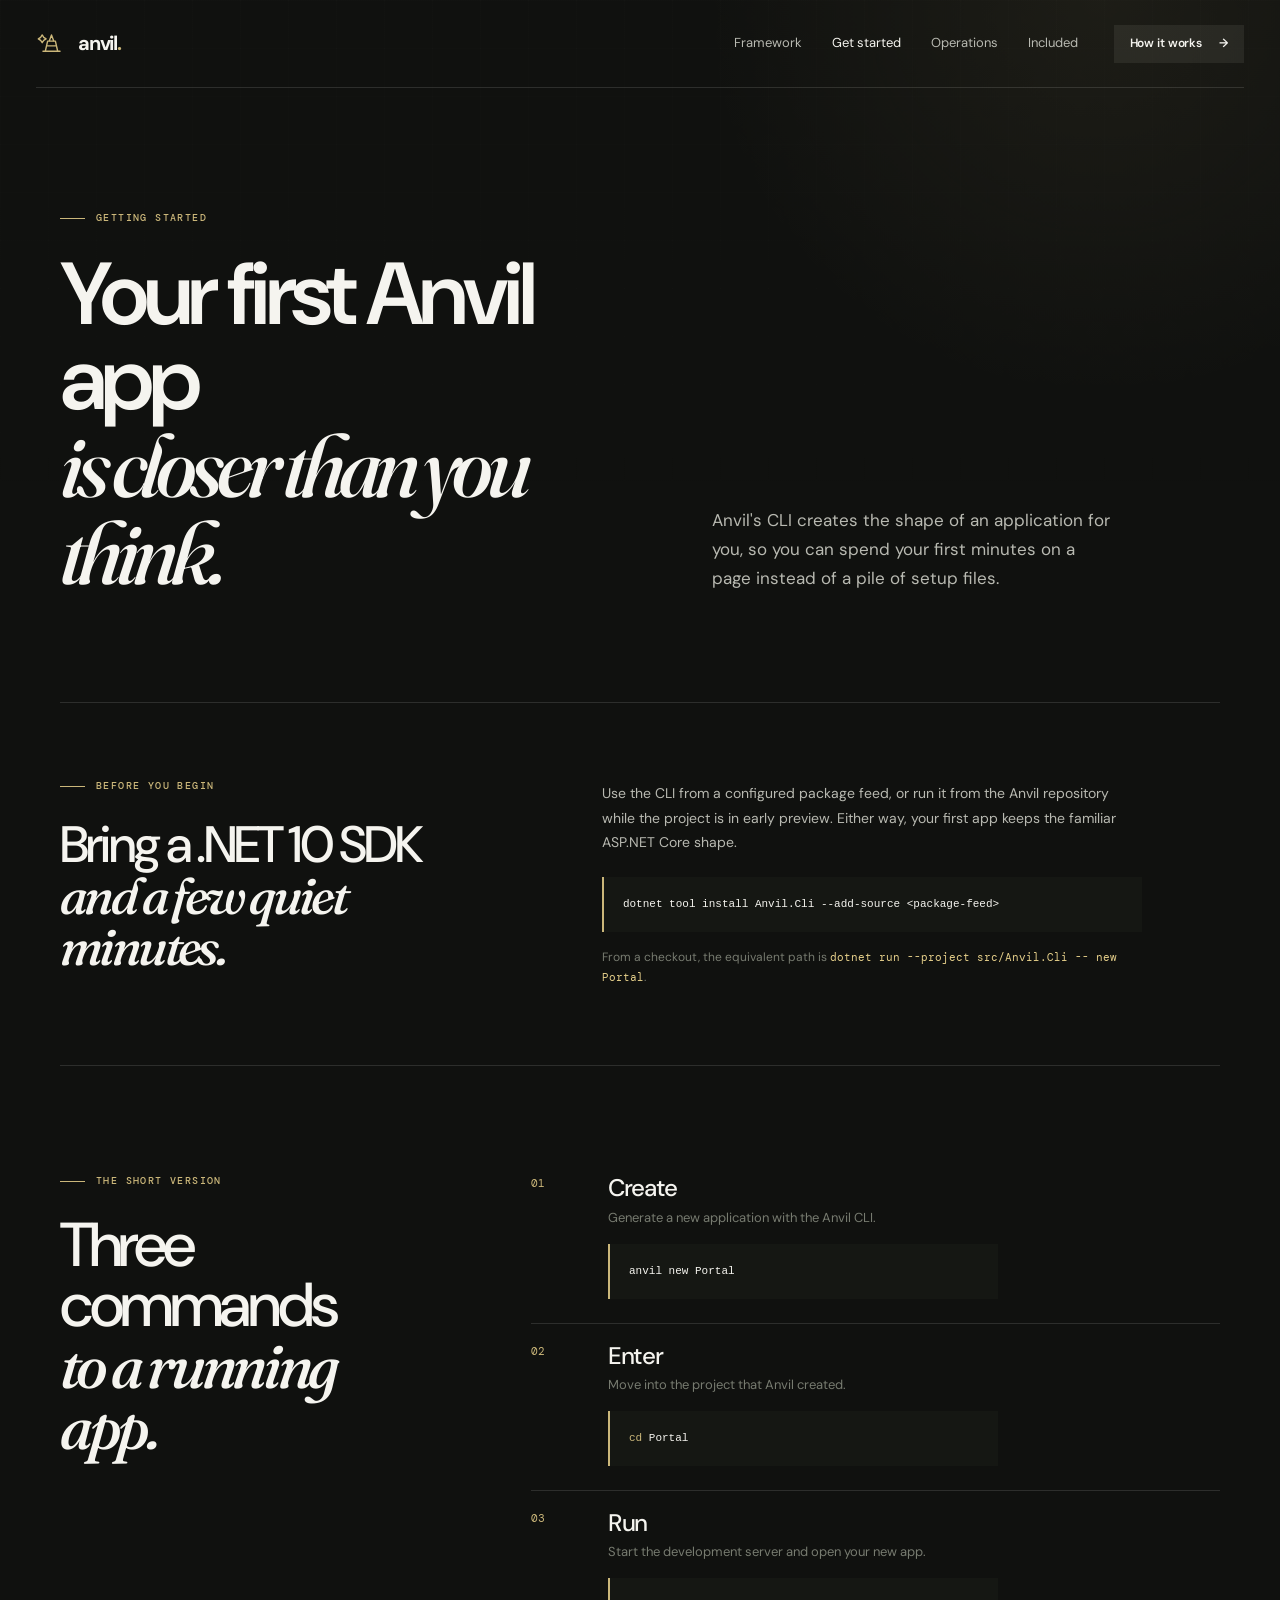
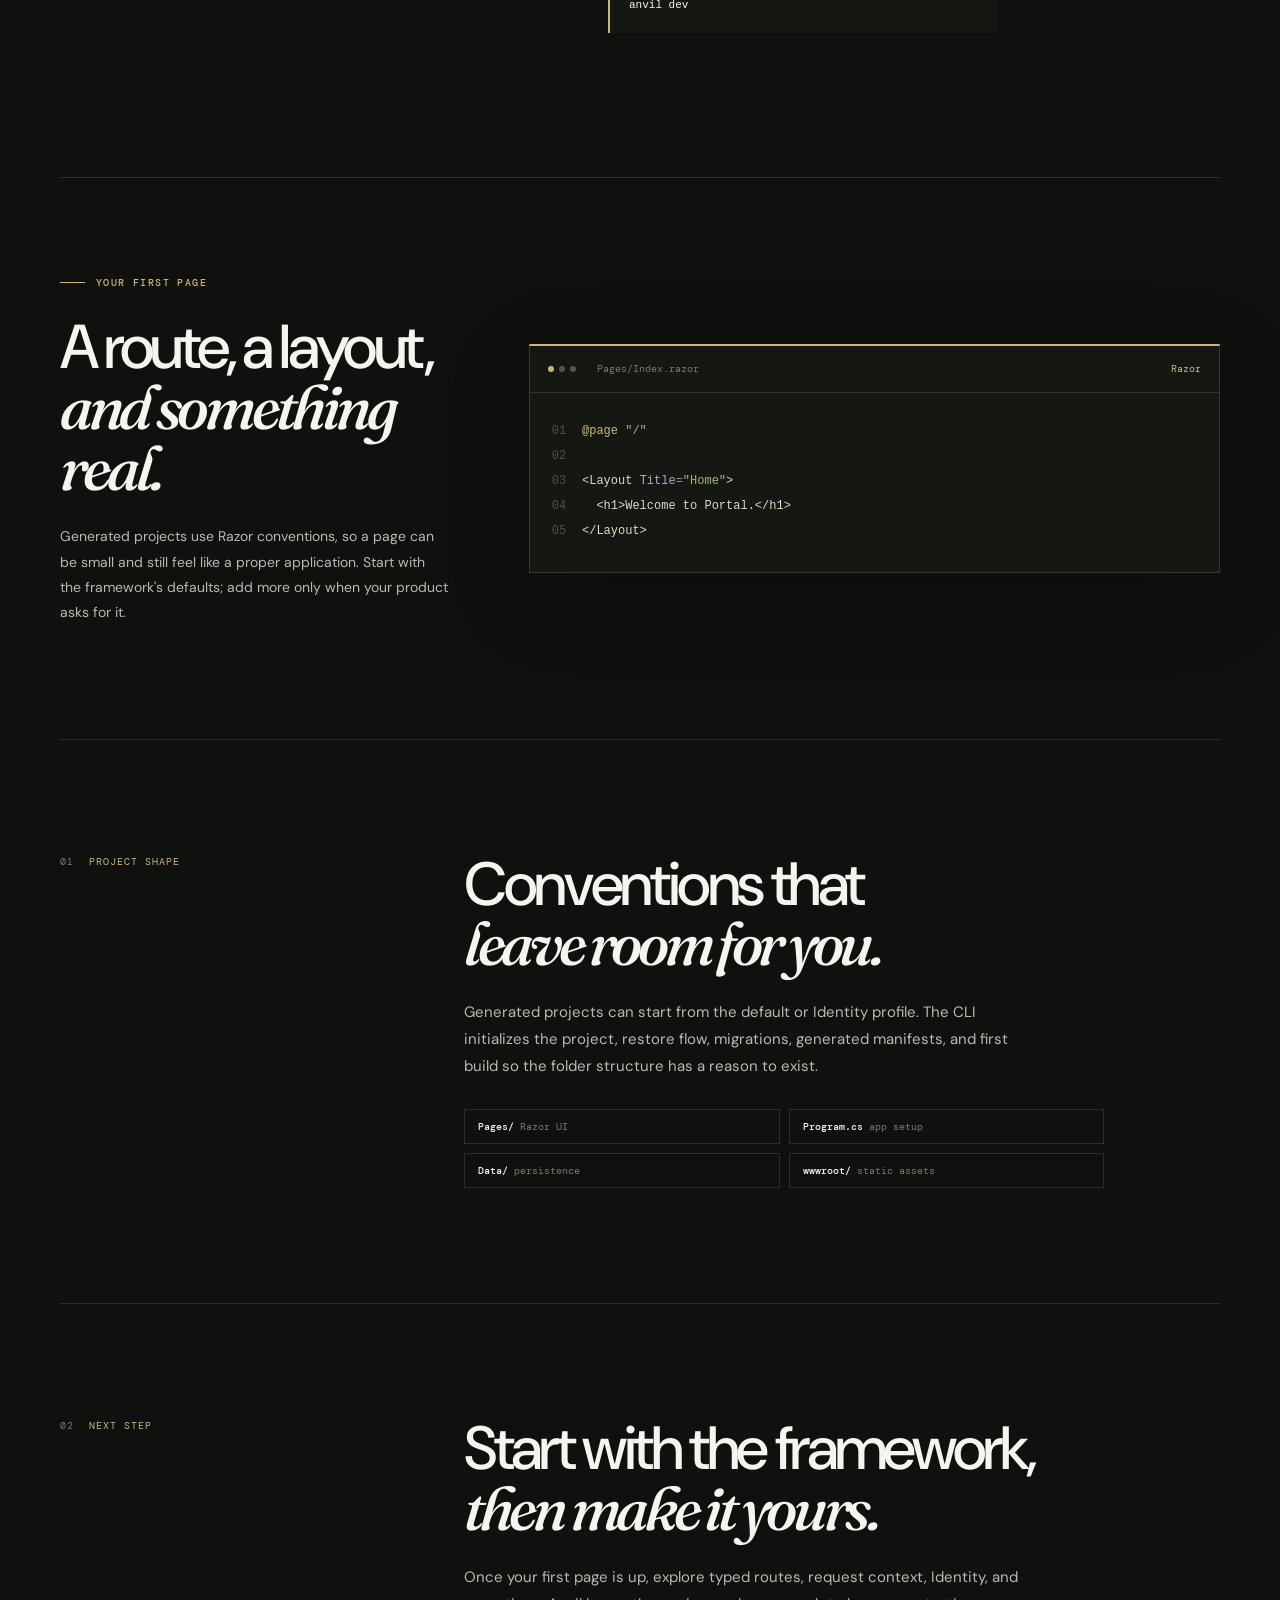
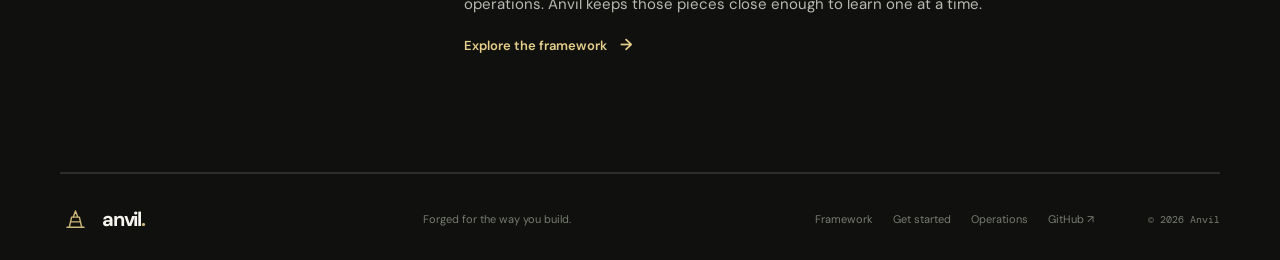
==== site/getting-started.html @ 389a2c30 "feat: publish Anvil site to GitHub Pages" ====
<!doctype html>
<html lang="en">
  <head>
    <meta charset="utf-8" />
    <meta name="viewport" content="width=device-width, initial-scale=1" />
    <meta name="description" content="Learn how to create and run your first Anvil application." />
    <title>Getting started with Anvil — Anvil</title>
    <link rel="stylesheet" href="styles.css" />
  </head>
  <body>
    <div class="site-shell">
      <header class="site-header"><a class="brand" href="index.html" aria-label="Anvil home"><span class="brand-mark" aria-hidden="true"><svg viewBox="0 0 40 40"><path d="M9 30h22M12 30l3-13h10l3 13M17 17l3-8 3 8M14 23h12" /><path class="brand-spark" d="m8 9 2 3 3 2-3 2-2 3-2-3-3-2 3-2 2-3Z" /></svg></span><span class="brand-name">anvil<span class="brand-dot">.</span></span></a><nav class="main-nav" aria-label="Primary navigation"><a href="framework.html">Framework</a><a class="nav-current" href="getting-started.html">Get started</a><a href="operations.html">Operations</a><a href="batteries.html">Included</a></nav><details class="mobile-nav"><summary>Menu</summary><nav aria-label="Mobile navigation"><a href="framework.html">Framework</a><a class="nav-current" href="getting-started.html">Get started</a><a href="operations.html">Operations</a><a href="batteries.html">Included</a></nav></details><a class="button button-small button-quiet" href="framework.html">How it works <span aria-hidden="true">→</span></a></header>
      <main>
        <section class="page-hero section-wrap" aria-labelledby="page-title"><div><p class="eyebrow"><span class="eyebrow-line"></span> Getting started</p><h1 id="page-title">Your first Anvil app<br /><em>is closer than you think.</em></h1></div><p class="page-hero-lede">Anvil's CLI creates the shape of an application for you, so you can spend your first minutes on a page instead of a pile of setup files.</p></section>
        <section class="install-note section-wrap" aria-labelledby="install-title"><div><p class="eyebrow"><span class="eyebrow-line"></span> Before you begin</p><h2 id="install-title">Bring a .NET 10 SDK<br /><em>and a few quiet minutes.</em></h2></div><div class="install-copy"><p>Use the CLI from a configured package feed, or run it from the Anvil repository while the project is in early preview. Either way, your first app keeps the familiar ASP.NET Core shape.</p><div class="mini-code"><code>dotnet tool install Anvil.Cli --add-source &lt;package-feed&gt;</code></div><p class="install-footnote">From a checkout, the equivalent path is <code>dotnet run --project src/Anvil.Cli -- new Portal</code>.</p></div></section>
        <section class="steps section-wrap" aria-labelledby="steps-title"><div class="steps-heading"><p class="eyebrow"><span class="eyebrow-line"></span> The short version</p><h2 id="steps-title">Three commands<br /><em>to a running app.</em></h2></div><div class="step-list"><article class="step"><span class="step-number">01</span><div><h3>Create</h3><p>Generate a new application with the Anvil CLI.</p><div class="mini-code"><code>anvil new Portal</code></div></div></article><article class="step"><span class="step-number">02</span><div><h3>Enter</h3><p>Move into the project that Anvil created.</p><div class="mini-code"><code><span class="syntax-keyword">cd</span> Portal</code></div></div></article><article class="step"><span class="step-number">03</span><div><h3>Run</h3><p>Start the development server and open your new app.</p><div class="mini-code"><code>anvil dev</code></div></div></article></div></section>
        <section class="dark-feature section-wrap" aria-labelledby="first-page-title"><div class="feature-copy"><p class="eyebrow"><span class="eyebrow-line"></span> Your first page</p><h2 id="first-page-title">A route, a layout,<br /><em>and something real.</em></h2><p>Generated projects use Razor conventions, so a page can be small and still feel like a proper application. Start with the framework's defaults; add more only when your product asks for it.</p></div><div class="code-window getting-code"><div class="window-bar"><div class="window-dots" aria-hidden="true"><i></i><i></i><i></i></div><span>Pages/Index.razor</span><span class="window-language">Razor</span></div><pre><code><span class="line-number">01</span> <span class="syntax-keyword">@page</span> <span class="syntax-string">"/"</span>
<span class="line-number">02</span>
<span class="line-number">03</span> <span class="syntax-tag">&lt;Layout</span> <span class="syntax-attr">Title</span><span class="syntax-punc">=</span><span class="syntax-string">"Home"</span><span class="syntax-tag">&gt;</span>
<span class="line-number">04</span>   <span class="syntax-tag">&lt;h1&gt;</span>Welcome to Portal.<span class="syntax-tag">&lt;/h1&gt;</span>
<span class="line-number">05</span> <span class="syntax-tag">&lt;/Layout&gt;</span></code></pre></div></section>
        <section class="content-section section-wrap" aria-labelledby="structure-title"><div class="content-label"><span>01</span><span>Project shape</span></div><div class="content-body"><h2 id="structure-title">Conventions that<br /><em>leave room for you.</em></h2><p>Generated projects can start from the default or Identity profile. The CLI initializes the project, restore flow, migrations, generated manifests, and first build so the folder structure has a reason to exist.</p><div class="project-map"><span><b>Pages/</b> Razor UI</span><span><b>Program.cs</b> app setup</span><span><b>Data/</b> persistence</span><span><b>wwwroot/</b> static assets</span></div></div></section>
        <section class="content-section section-wrap" aria-labelledby="next-title"><div class="content-label"><span>02</span><span>Next step</span></div><div class="content-body"><h2 id="next-title">Start with the framework,<br /><em>then make it yours.</em></h2><p>Once your first page is up, explore typed routes, request context, Identity, and operations. Anvil keeps those pieces close enough to learn one at a time.</p><a class="text-link" href="framework.html">Explore the framework <span aria-hidden="true">→</span></a></div></section>
      </main>
      <footer class="site-footer section-wrap"><a class="brand" href="index.html" aria-label="Anvil home"><span class="brand-mark" aria-hidden="true"><svg viewBox="0 0 40 40"><path d="M9 30h22M12 30l3-13h10l3 13M17 17l3-8 3 8M14 23h12" /></svg></span><span class="brand-name">anvil<span class="brand-dot">.</span></span></a><p>Forged for the way you build.</p><div class="footer-links"><a href="framework.html">Framework</a><a href="getting-started.html">Get started</a><a href="operations.html">Operations</a><a href="https://github.com/RudiStorm/Anvil">GitHub ↗</a></div><span class="footer-meta">© 2026 Anvil</span></footer>
    </div>
  </body>
</html>
---- site/styles.css ----
@import url('https://fonts.googleapis.com/css2?family=DM+Mono:wght@400;500&family=DM+Sans:wght@400;500;600;700&family=Fraunces:opsz,wght@9..144,500;9..144,600&display=swap');

:root {
  --ink: #10110f;
  --ink-soft: #171815;
  --ink-lift: #20221d;
  --paper: #f5f4ef;
  --paper-dim: #b8b9b1;
  --paper-muted: #777b70;
  --line: rgba(245, 244, 239, .13);
  --line-dark: rgba(16, 17, 15, .13);
  --gold: #cbb77a;
  --gold-bright: #e5cf8a;
  --serif: 'Fraunces', Georgia, serif;
  --sans: 'DM Sans', Arial, sans-serif;
  --mono: 'DM Mono', 'SFMono-Regular', Consolas, monospace;
}

* { box-sizing: border-box; }
html { scroll-behavior: smooth; }
body { margin: 0; background: var(--ink); color: var(--paper); font-family: var(--sans); font-size: 16px; line-height: 1.55; overflow-x: hidden; }
a { color: inherit; text-decoration: none; }
a:focus-visible, button:focus-visible { outline: 2px solid var(--gold-bright); outline-offset: 4px; }

.site-shell { min-height: 100vh; position: relative; background: radial-gradient(circle at 86% 0%, rgba(203, 183, 122, .07), transparent 25rem), var(--ink); }
.site-shell::before { content: ''; position: fixed; inset: 0; pointer-events: none; opacity: .35; background-image: linear-gradient(rgba(245,244,239,.035) 1px, transparent 1px), linear-gradient(90deg, rgba(245,244,239,.035) 1px, transparent 1px); background-size: 48px 48px; mask-image: linear-gradient(to bottom, black 0%, transparent 74%); }
.section-wrap { width: min(1160px, calc(100% - 72px)); margin-inline: auto; position: relative; }

.site-header { height: 88px; width: min(1280px, calc(100% - 72px)); margin: auto; display: flex; align-items: center; justify-content: space-between; gap: 36px; border-bottom: 1px solid var(--line); position: relative; z-index: 2; }
.brand { display: inline-flex; align-items: center; gap: 11px; flex-shrink: 0; }
.brand-mark { width: 31px; height: 31px; display: inline-grid; place-items: center; color: var(--gold); }
.brand-mark svg { width: 100%; height: 100%; fill: none; stroke: currentColor; stroke-width: 1.8; stroke-linecap: round; stroke-linejoin: round; }
.brand-name { font-size: 20px; letter-spacing: -.06em; font-weight: 700; }
.brand-dot { color: var(--gold); }
.main-nav { display: flex; gap: 30px; margin-left: auto; color: var(--paper-dim); font-size: 13px; }
.mobile-nav { display: none; }
.main-nav a, .footer-links a { transition: color .2s ease; }
.main-nav a:hover, .footer-links a:hover { color: var(--gold-bright); }
.main-nav .nav-current { color: var(--paper); }
.main-nav span { color: var(--gold); font-size: 11px; }
.button { min-height: 49px; display: inline-flex; align-items: center; justify-content: center; gap: 17px; padding: 0 23px; border: 1px solid transparent; font-size: 13px; font-weight: 600; letter-spacing: -.01em; transition: transform .2s ease, background .2s ease, border-color .2s ease; }
.button:hover { transform: translateY(-2px); }
.button-primary { color: var(--ink); background: var(--gold); }
.button-primary:hover { background: var(--gold-bright); }
.button-outline { border-color: rgba(203,183,122,.5); color: var(--gold-bright); }
.button-outline:hover { border-color: var(--gold-bright); background: rgba(203,183,122,.08); }
.button-quiet { min-height: 38px; padding: 0 15px; color: var(--paper); background: rgba(245,244,239,.07); }
.button-quiet:hover { background: rgba(245,244,239,.13); }
.button-small { font-size: 12px; }

.hero { min-height: 600px; display: grid; grid-template-columns: minmax(0, .93fr) minmax(430px, .9fr); align-items: center; gap: 80px; padding-top: 72px; padding-bottom: 72px; }
.hero-copy { padding-bottom: 4px; }
.eyebrow { color: var(--gold); font-family: var(--mono); font-size: 10px; font-weight: 500; letter-spacing: .14em; line-height: 1; text-transform: uppercase; display: flex; align-items: center; gap: 11px; margin: 0 0 29px; }
.eyebrow-line { width: 25px; height: 1px; display: inline-block; background: currentColor; }
h1, h2, h3, p { margin-top: 0; }
h1, h2, h3 { letter-spacing: -.055em; line-height: .97; }
h1 { max-width: 640px; margin-bottom: 28px; font-size: clamp(54px, 7vw, 90px); font-weight: 600; }
h1 em, h2 em { font-family: var(--serif); font-weight: 500; letter-spacing: -.07em; }
.hero-lede { max-width: 470px; color: var(--paper-dim); font-size: 17px; line-height: 1.65; }
.hero-actions, .cta-actions { display: flex; align-items: center; gap: 27px; margin-top: 35px; }
.text-link, .card-link { color: var(--gold-bright); font-size: 13px; font-weight: 600; transition: color .2s ease; }
.text-link:hover, .card-link:hover { color: var(--paper); }
.text-link span, .card-link span { margin-left: 10px; font-size: 16px; }
.hero-note { color: var(--paper-muted); font-family: var(--mono); font-size: 10px; margin-top: 36px; }
.status-dot { width: 6px; height: 6px; display: inline-block; margin-right: 7px; border-radius: 100%; background: #95a75e; box-shadow: 0 0 0 4px rgba(149,167,94,.12); }
.note-divider { color: var(--gold); padding: 0 9px; }

.code-window { overflow: hidden; border: 1px solid rgba(245,244,239,.15); background: #151713; box-shadow: 0 22px 80px rgba(0,0,0,.22); }
.hero-code { transform: rotate(1.8deg); border-top: 2px solid var(--gold); }
.window-bar { height: 47px; display: flex; align-items: center; gap: 15px; padding: 0 18px; border-bottom: 1px solid var(--line); color: var(--paper-muted); font-family: var(--mono); font-size: 10px; }
.window-dots { display: flex; gap: 5px; margin-right: 6px; }
.window-dots i { width: 6px; height: 6px; display: block; border-radius: 50%; background: #51574a; }
.window-dots i:first-child { background: var(--gold); }
.window-language { margin-left: auto; color: var(--gold); }
pre { margin: 0; overflow: auto; padding: 25px 22px 29px; color: #d7dacd; font: 12px/2 var(--mono); }
.line-number { display: inline-block; width: 23px; color: #4d5148; user-select: none; }
.syntax-keyword { color: #cbb77a; }.syntax-string { color: #9db47b; }.syntax-tag { color: #e3d9be; }.syntax-attr { color: #b4a4cb; }.syntax-punc { color: #92998b; }.syntax-type { color: #d5a77b; }.syntax-number { color: #d6c171; }
.code-caption { display: flex; align-items: center; justify-content: space-between; padding: 12px 18px; border-top: 1px solid var(--line); color: var(--paper-muted); font: 10px var(--mono); }
.caption-check { color: #9db47b; font-size: 14px; }

.proof-strip { display: grid; grid-template-columns: repeat(4, 1fr); border-top: 1px solid var(--line); border-bottom: 1px solid var(--line); }
.proof-item { min-height: 96px; display: flex; align-items: center; gap: 16px; border-right: 1px solid var(--line); color: var(--paper-muted); font-size: 12px; line-height: 1.35; }
.proof-item:first-child { padding-left: 0; }.proof-item:not(:first-child) { padding-left: 28px; }.proof-item:last-child { border: 0; }
.proof-number { align-self: flex-start; margin-top: 19px; color: var(--gold); font: 10px var(--mono); }
.proof-item strong { color: var(--paper); font-weight: 500; }

.capabilities { padding-top: 160px; padding-bottom: 170px; display: grid; grid-template-columns: .78fr 1.22fr; gap: 96px; }
.section-intro h2, .examples-heading h2, .final-cta h2 { margin-bottom: 28px; font-size: clamp(42px, 5vw, 66px); font-weight: 500; }
.section-intro > p:last-child { max-width: 325px; color: var(--paper-dim); font-size: 14px; line-height: 1.7; }
.capability-grid { display: grid; grid-template-columns: repeat(2, 1fr); gap: 13px; }
.capability-card { min-height: 315px; display: flex; flex-direction: column; padding: 27px; background: rgba(245,244,239,.045); border: 1px solid var(--line); transition: background .2s ease, border-color .2s ease; }
.capability-card:hover { background: rgba(203,183,122,.08); border-color: rgba(203,183,122,.35); }
.capability-featured { background: rgba(203,183,122,.09); border-color: rgba(203,183,122,.3); }.capability-wide { grid-column: auto; min-height: 315px; flex-direction: column; gap: 0; }
.card-icon { width: 37px; height: 37px; display: grid; place-items: center; margin-bottom: 27px; border: 1px solid rgba(203,183,122,.6); color: var(--gold); font-size: 18px; }.card-icon-grid { display: grid; grid-template-columns: repeat(2, 5px); grid-auto-rows: 5px; gap: 4px; padding: 10px; }.card-icon-grid span { background: var(--gold); opacity: .7; }.card-icon-bars { display: flex; align-items: end; justify-content: center; gap: 3px; padding: 9px; }.card-icon-bars span { width: 4px; background: var(--gold); }.card-icon-bars span:nth-child(1) { height: 8px; }.card-icon-bars span:nth-child(2) { height: 14px; }.card-icon-bars span:nth-child(3) { height: 20px; }.shield-icon { font-size: 25px; transform: rotate(45deg); }
.card-index, .example-kicker { color: var(--gold); font: 10px var(--mono); letter-spacing: .1em; text-transform: uppercase; }.capability-card h3 { max-width: 250px; margin-bottom: 15px; font-size: 23px; line-height: 1.05; font-weight: 500; }.capability-card p:not(.card-index) { max-width: 300px; margin-bottom: 23px; color: var(--paper-muted); font-size: 13px; line-height: 1.6; }.card-link { margin-top: auto; font-size: 11px; }.capability-wide .card-icon { flex-shrink: 0; }

.examples { padding: 112px 0 160px; border-top: 1px solid var(--line); }.examples-heading { display: flex; align-items: end; justify-content: space-between; gap: 40px; margin-bottom: 65px; }.examples-heading h2 { margin: 0; }.example-layout { display: grid; grid-template-columns: 1.15fr .85fr; align-items: center; gap: 92px; }.example-code { border-left: 2px solid var(--gold); }.example-copy { max-width: 320px; }.example-kicker { margin-bottom: 19px; }.example-copy h3 { margin-bottom: 21px; font-size: 31px; font-weight: 500; }.example-copy p:not(.example-kicker) { color: var(--paper-muted); font-size: 14px; line-height: 1.75; margin-bottom: 29px; }

.final-cta { padding: 120px 0 139px; text-align: center; border-top: 1px solid var(--line); }.final-cta .eyebrow { justify-content: center; }.final-cta h2 { font-size: clamp(50px, 7vw, 84px); margin-bottom: 38px; }.cta-actions { justify-content: center; }.cta-mark { width: 50px; height: 40px; display: flex; align-items: end; justify-content: center; gap: 4px; margin: 0 auto 39px; }.cta-mark span { width: 7px; background: var(--gold); }.cta-mark span:nth-child(1) { height: 15px; opacity: .45; }.cta-mark span:nth-child(2) { height: 28px; opacity: .7; }.cta-mark span:nth-child(3) { height: 40px; }
.site-footer { min-height: 91px; display: grid; grid-template-columns: 1fr 1fr 1fr auto; align-items: center; gap: 24px; border-top: 1px solid var(--line); color: var(--paper-muted); font-size: 11px; }.site-footer .brand { color: var(--paper); }.site-footer p { margin: 0; }.footer-links { display: flex; justify-content: center; gap: 20px; }.footer-meta { font: 10px var(--mono); }

.understand { padding: 0 0 155px; display: grid; grid-template-columns: .78fr 1.22fr; gap: 96px; }.understand-heading h2, .page-cta h2 { margin: 0; font-size: clamp(42px, 5vw, 66px); font-weight: 500; line-height: .97; letter-spacing: -.055em; }.understand-grid { display: grid; grid-template-columns: repeat(2, 1fr); gap: 13px; }.understand-panel { min-height: 290px; padding: 28px; border: 1px solid var(--line); background: rgba(245,244,239,.035); }.understand-panel-accent { border-color: rgba(203,183,122,.35); background: rgba(203,183,122,.08); }.panel-number { display: block; margin-bottom: 34px; color: var(--gold); font: 10px var(--mono); }.understand-panel h3 { margin-bottom: 16px; font-size: 24px; font-weight: 500; }.understand-panel p { color: var(--paper-muted); font-size: 13px; line-height: 1.7; }.understand-panel .text-link { display: inline-block; margin-top: 15px; font-size: 11px; }.lifecycle-mini { display: flex; align-items: center; gap: 7px; margin: 0 0 22px; color: var(--paper); font: 10px var(--mono); }.lifecycle-mini span { padding: 8px 7px; background: rgba(245,244,239,.08); }.lifecycle-mini b { display: block; margin-bottom: 3px; color: var(--gold); font-weight: 400; }.lifecycle-mini i { color: var(--gold); font-style: normal; }
.included-preview { display: grid; grid-template-columns: .8fr 1.2fr; gap: 95px; align-items: center; padding: 0 0 150px; }.included-heading h2 { margin: 0 0 23px; font-size: clamp(42px, 5vw, 63px); font-weight: 500; line-height: .97; }.included-heading > p:not(.eyebrow) { max-width: 370px; color: var(--paper-muted); font-size: 14px; line-height: 1.75; }.included-heading .text-link { display: inline-block; margin-top: 12px; font-size: 11px; }.included-preview-grid { display: grid; grid-template-columns: repeat(2, 1fr); gap: 10px; }.included-preview-grid span { min-height: 84px; display: flex; align-items: end; padding: 15px; border: 1px solid var(--line); color: var(--paper); font-size: 13px; background: rgba(245,244,239,.035); }.included-preview-grid span:nth-child(3), .included-preview-grid span:nth-child(6) { border-color: rgba(203,183,122,.35); background: rgba(203,183,122,.08); }
.why-anvil { display: grid; grid-template-columns: .78fr 1.22fr; gap: 95px; padding: 0 0 150px; }.why-anvil .section-intro { align-self: start; }.why-grid { display: grid; grid-template-columns: repeat(2, 1fr); gap: 13px; }.why-panel { min-height: 250px; padding: 28px; border: 1px solid var(--line); background: rgba(245,244,239,.035); }.why-panel-accent { background: rgba(203,183,122,.08); border-color: rgba(203,183,122,.35); }.why-panel-proof { grid-column: span 2; min-height: 190px; }.why-panel h3 { margin-bottom: 15px; font-size: 23px; font-weight: 500; }.why-panel p { max-width: 340px; color: var(--paper-muted); font-size: 13px; line-height: 1.7; }.why-panel .text-link { display: inline-block; margin-top: 10px; font-size: 11px; }.cta-note { margin: 24px 0 0; color: var(--paper-muted); font: 10px var(--mono); letter-spacing: .04em; }.cta-note span { color: var(--gold); padding: 0 8px; }

.page-hero { display: grid; grid-template-columns: 1.05fr .95fr; align-items: end; gap: 90px; padding-top: 125px; padding-bottom: 105px; border-bottom: 1px solid var(--line); }.page-hero h1 { margin: 0; font-size: clamp(54px, 7vw, 88px); }.page-hero-lede { max-width: 400px; margin: 0 0 5px; color: var(--paper-dim); font-size: 17px; line-height: 1.7; }.content-section { display: grid; grid-template-columns: .3fr .7fr; gap: 80px; padding-top: 115px; padding-bottom: 115px; border-bottom: 1px solid var(--line); }.content-section-reverse { background: radial-gradient(circle at 100% 50%, rgba(203,183,122,.06), transparent 29rem); }.content-label { display: flex; align-items: start; gap: 15px; color: var(--gold); font: 10px var(--mono); text-transform: uppercase; letter-spacing: .1em; }.content-label span:first-child { color: var(--paper-muted); }.content-body { max-width: 640px; }.content-body h2 { margin-bottom: 25px; font-size: clamp(40px, 5vw, 61px); font-weight: 500; }.content-body > p { max-width: 560px; color: var(--paper-dim); font-size: 15px; line-height: 1.8; }.inline-points { display: flex; flex-wrap: wrap; gap: 9px; margin-top: 30px; }.inline-points span, .project-map span { padding: 10px 13px; border: 1px solid var(--line); color: var(--paper); font: 10px var(--mono); }.dark-feature { display: grid; grid-template-columns: .72fr 1.28fr; gap: 80px; align-items: center; padding-top: 100px; padding-bottom: 100px; border-bottom: 1px solid var(--line); }.feature-copy h2 { margin-bottom: 25px; font-size: clamp(42px, 5vw, 62px); font-weight: 500; }.feature-copy > p:last-child { max-width: 400px; color: var(--paper-dim); font-size: 14px; line-height: 1.8; }.lifecycle-diagram { display: flex; align-items: center; justify-content: space-between; gap: 14px; }.lifecycle-diagram > i { color: var(--gold); font-style: normal; }.lifecycle-node { min-width: 130px; min-height: 150px; display: flex; flex-direction: column; padding: 18px; border: 1px solid var(--line); background: rgba(245,244,239,.035); }.lifecycle-node-active { border-color: rgba(203,183,122,.55); background: rgba(203,183,122,.1); }.lifecycle-node b { color: var(--gold); font: 10px var(--mono); }.lifecycle-node strong { margin-top: 27px; font-size: 20px; font-weight: 500; }.lifecycle-node span { margin-top: auto; color: var(--paper-muted); font-size: 11px; line-height: 1.4; }.mini-code { margin-top: 28px; padding: 17px 19px; overflow-x: auto; border-left: 2px solid var(--gold); background: #151713; color: var(--paper); font: 11px/1.8 var(--mono); }.page-cta { padding-top: 130px; padding-bottom: 145px; text-align: center; }.page-cta .eyebrow { justify-content: center; }.page-cta h2 { margin-bottom: 34px; }.page-cta .button { margin: auto; }

.steps { padding-top: 110px; padding-bottom: 120px; display: grid; grid-template-columns: .7fr 1.3fr; gap: 100px; border-bottom: 1px solid var(--line); }.steps-heading h2 { margin: 0; font-size: clamp(42px, 5vw, 62px); font-weight: 500; }.step-list { display: grid; gap: 0; }.step { display: grid; grid-template-columns: 55px 1fr; gap: 22px; padding: 20px 0 24px; border-bottom: 1px solid var(--line); }.step:first-child { padding-top: 0; }.step:last-child { border-bottom: 0; }.step-number { color: var(--gold); font: 11px var(--mono); }.step h3 { margin-bottom: 8px; font-size: 24px; font-weight: 500; }.step p { margin-bottom: 0; color: var(--paper-muted); font-size: 13px; }.step .mini-code { max-width: 390px; margin-top: 16px; }.getting-code { border-top: 2px solid var(--gold); }.project-map { display: grid; grid-template-columns: repeat(2, 1fr); gap: 9px; margin-top: 29px; }.project-map span { color: var(--paper-muted); }.project-map b { color: var(--paper); font-weight: 500; }
.install-note { display: grid; grid-template-columns: .85fr 1.15fr; gap: 85px; padding-top: 78px; padding-bottom: 78px; border-bottom: 1px solid var(--line); }.install-note h2 { margin: 0; font-size: clamp(38px, 4vw, 54px); font-weight: 500; line-height: .98; }.install-copy { align-self: end; max-width: 540px; }.install-copy > p:first-child { margin: 0 0 22px; color: var(--paper-dim); font-size: 14px; line-height: 1.75; }.install-copy .mini-code { max-width: none; margin-top: 0; }.install-footnote { margin: 16px 0 0; color: var(--paper-muted); font-size: 12px; line-height: 1.65; }.install-footnote code { color: var(--gold-bright); font-family: var(--mono); font-size: 11px; }

.operations-grid { display: grid; grid-template-columns: repeat(2, 1fr); gap: 13px; padding-top: 105px; padding-bottom: 110px; }.ops-card { min-height: 285px; padding: 27px; border: 1px solid var(--line); background: rgba(245,244,239,.035); }.ops-card-wide { grid-column: span 2; min-height: 310px; background: rgba(203,183,122,.09); border-color: rgba(203,183,122,.35); }.ops-card .panel-number { margin-bottom: 25px; }.ops-card .card-index { margin-bottom: 18px; }.ops-card h2 { margin-bottom: 15px; font-size: 29px; font-weight: 500; }.ops-card p:not(.card-index):not(.panel-number) { max-width: 500px; color: var(--paper-muted); font-size: 13px; line-height: 1.7; }.ops-card .text-link { display: inline-block; margin-top: 12px; font-size: 11px; }.ops-stats { display: grid; grid-template-columns: repeat(3, 1fr); border-top: 1px solid var(--line); border-bottom: 1px solid var(--line); }.ops-stats div { min-height: 155px; display: flex; flex-direction: column; justify-content: space-between; padding: 20px 18px; border-right: 1px solid var(--line); }.ops-stats div:last-child { border-right: 0; }.ops-stats strong { color: var(--gold); font: 12px var(--mono); }.ops-stats span { color: var(--paper); font-size: 16px; line-height: 1.1; }
.batteries-hero { padding-bottom: 95px; }.battery-section { padding-top: 100px; padding-bottom: 108px; border-bottom: 1px solid var(--line); }.battery-section-dark { width: 100%; padding-inline: max(36px, calc((100% - 1160px) / 2)); background: rgba(245,244,239,.035); }.battery-section-heading { display: grid; grid-template-columns: 38px 1fr; gap: 19px; margin-bottom: 54px; }.battery-index { color: var(--paper-muted); font: 11px var(--mono); }.battery-section-heading h2 { margin: 0; font-size: clamp(42px, 5vw, 61px); font-weight: 500; }.battery-grid { display: grid; grid-template-columns: repeat(2, 1fr); gap: 12px; }.battery-card { min-height: 245px; display: flex; flex-direction: column; padding: 25px; border: 1px solid var(--line); background: rgba(245,244,239,.035); }.battery-card-large { grid-column: auto; min-height: 245px; background: rgba(203,183,122,.08); border-color: rgba(203,183,122,.35); }.battery-icon { width: 34px; height: 34px; display: grid; place-items: center; margin-bottom: 20px; border: 1px solid rgba(203,183,122,.55); color: var(--gold-bright); font-size: 17px; }.battery-tag { color: var(--gold); font: 9px var(--mono); letter-spacing: .1em; text-transform: uppercase; }.battery-card h3 { margin: 12px 0 11px; font-size: 25px; font-weight: 500; }.battery-card p { max-width: 620px; margin: 0; color: var(--paper-muted); font-size: 13px; line-height: 1.7; }

@media (max-width: 960px) { .hero, .page-hero, .capabilities, .understand, .dark-feature, .steps, .included-preview { grid-template-columns: 1fr; gap: 50px; }.hero-copy { max-width: 660px; }.hero-code { max-width: 650px; margin-left: auto; }.capabilities { gap: 58px; }.section-intro > p:last-child { max-width: 490px; }.page-hero { align-items: start; padding-top: 90px; }.dark-feature { gap: 52px; }.site-footer { grid-template-columns: 1fr 1fr; padding: 28px 0; }.site-footer p { text-align: right; }.footer-links { justify-content: start; }.footer-meta { text-align: right; } }
@media (max-width: 760px) { .section-wrap, .site-header { width: min(100% - 40px, 620px); }.site-header { height: 76px; gap: 14px; }.main-nav { display: none; }.site-header .button { margin-left: auto; }.hero { padding-top: 78px; padding-bottom: 78px; }.hero h1, .page-hero h1 { font-size: clamp(49px, 14vw, 72px); }.hero-lede, .page-hero-lede { font-size: 15px; }.hero-actions { align-items: flex-start; flex-direction: column; gap: 23px; }.hero-code { transform: none; width: 100%; }.proof-strip { grid-template-columns: repeat(2, 1fr); }.proof-item { min-height: 85px; border-bottom: 1px solid var(--line); }.proof-item:nth-child(2) { border-right: 0; }.proof-item:nth-child(3), .proof-item:nth-child(4) { border-bottom: 0; }.proof-item:not(:first-child) { padding-left: 18px; }.proof-number { margin-top: 14px; }.capabilities { padding-top: 105px; padding-bottom: 110px; }.capability-grid, .understand-grid, .operations-grid, .battery-grid { grid-template-columns: 1fr; }.capability-wide, .ops-card-wide, .battery-card-large { grid-column: auto; }.included-preview { padding-bottom: 110px; }.included-preview-grid { grid-template-columns: repeat(2, 1fr); }.examples { padding: 80px 0 110px; }.examples-heading { display: block; margin-bottom: 43px; }.example-layout { grid-template-columns: 1fr; gap: 45px; }.example-code pre { padding-inline: 14px; font-size: 10px; }.final-cta, .page-cta { padding: 92px 0 110px; }.cta-actions { align-items: stretch; flex-direction: column; max-width: 290px; margin-inline: auto; gap: 12px; }.content-section { grid-template-columns: 1fr; gap: 28px; padding-top: 78px; padding-bottom: 82px; }.content-body h2, .feature-copy h2, .steps-heading h2, .battery-section-heading h2 { font-size: 43px; }.lifecycle-diagram { align-items: stretch; flex-direction: column; }.lifecycle-diagram > i { align-self: center; transform: rotate(90deg); }.lifecycle-node { min-height: 125px; }.steps { padding-top: 80px; padding-bottom: 90px; gap: 50px; }.step { grid-template-columns: 38px 1fr; gap: 12px; }.project-map { grid-template-columns: 1fr; }.ops-stats { grid-template-columns: 1fr; }.ops-stats div { min-height: 100px; border-right: 0; border-bottom: 1px solid var(--line); }.ops-stats div:last-child { border-bottom: 0; }.battery-section, .battery-section-dark { padding-top: 80px; padding-bottom: 86px; }.battery-section-dark { width: 100%; padding-inline: 20px; }.battery-section-heading { margin-bottom: 40px; }.site-footer { grid-template-columns: 1fr 1fr; gap: 18px; }.site-footer p { display: none; }.footer-links { grid-column: span 2; justify-content: start; flex-wrap: wrap; }.footer-meta { text-align: left; } }
@media (prefers-reduced-motion: reduce) { *, *::before, *::after { scroll-behavior: auto !important; transition-duration: .01ms !important; animation-duration: .01ms !important; } }

@media (max-width: 960px) { .why-anvil, .install-note { grid-template-columns: 1fr; gap: 50px; } }
@media (max-width: 760px) { .mobile-nav { display: block; position: relative; margin-left: auto; }.mobile-nav summary { list-style: none; cursor: pointer; padding: 9px 11px; border: 1px solid var(--line); color: var(--paper); font: 11px var(--mono); }.mobile-nav summary::-webkit-details-marker { display: none; }.mobile-nav nav { position: absolute; top: calc(100% + 9px); right: 0; z-index: 4; display: grid; min-width: 170px; padding: 8px; border: 1px solid var(--line); background: #151713; box-shadow: 0 12px 30px rgba(0,0,0,.35); }.mobile-nav nav a { padding: 10px 9px; color: var(--paper-dim); font-size: 13px; }.mobile-nav nav a:hover, .mobile-nav nav .nav-current { color: var(--gold-bright); }.site-header .button { margin-left: 0; }.why-anvil { padding-bottom: 110px; }.why-grid { grid-template-columns: 1fr; }.why-panel-proof { grid-column: auto; }.cta-note { line-height: 1.8; }.install-note { gap: 32px; }.install-note h2 { font-size: 43px; } }
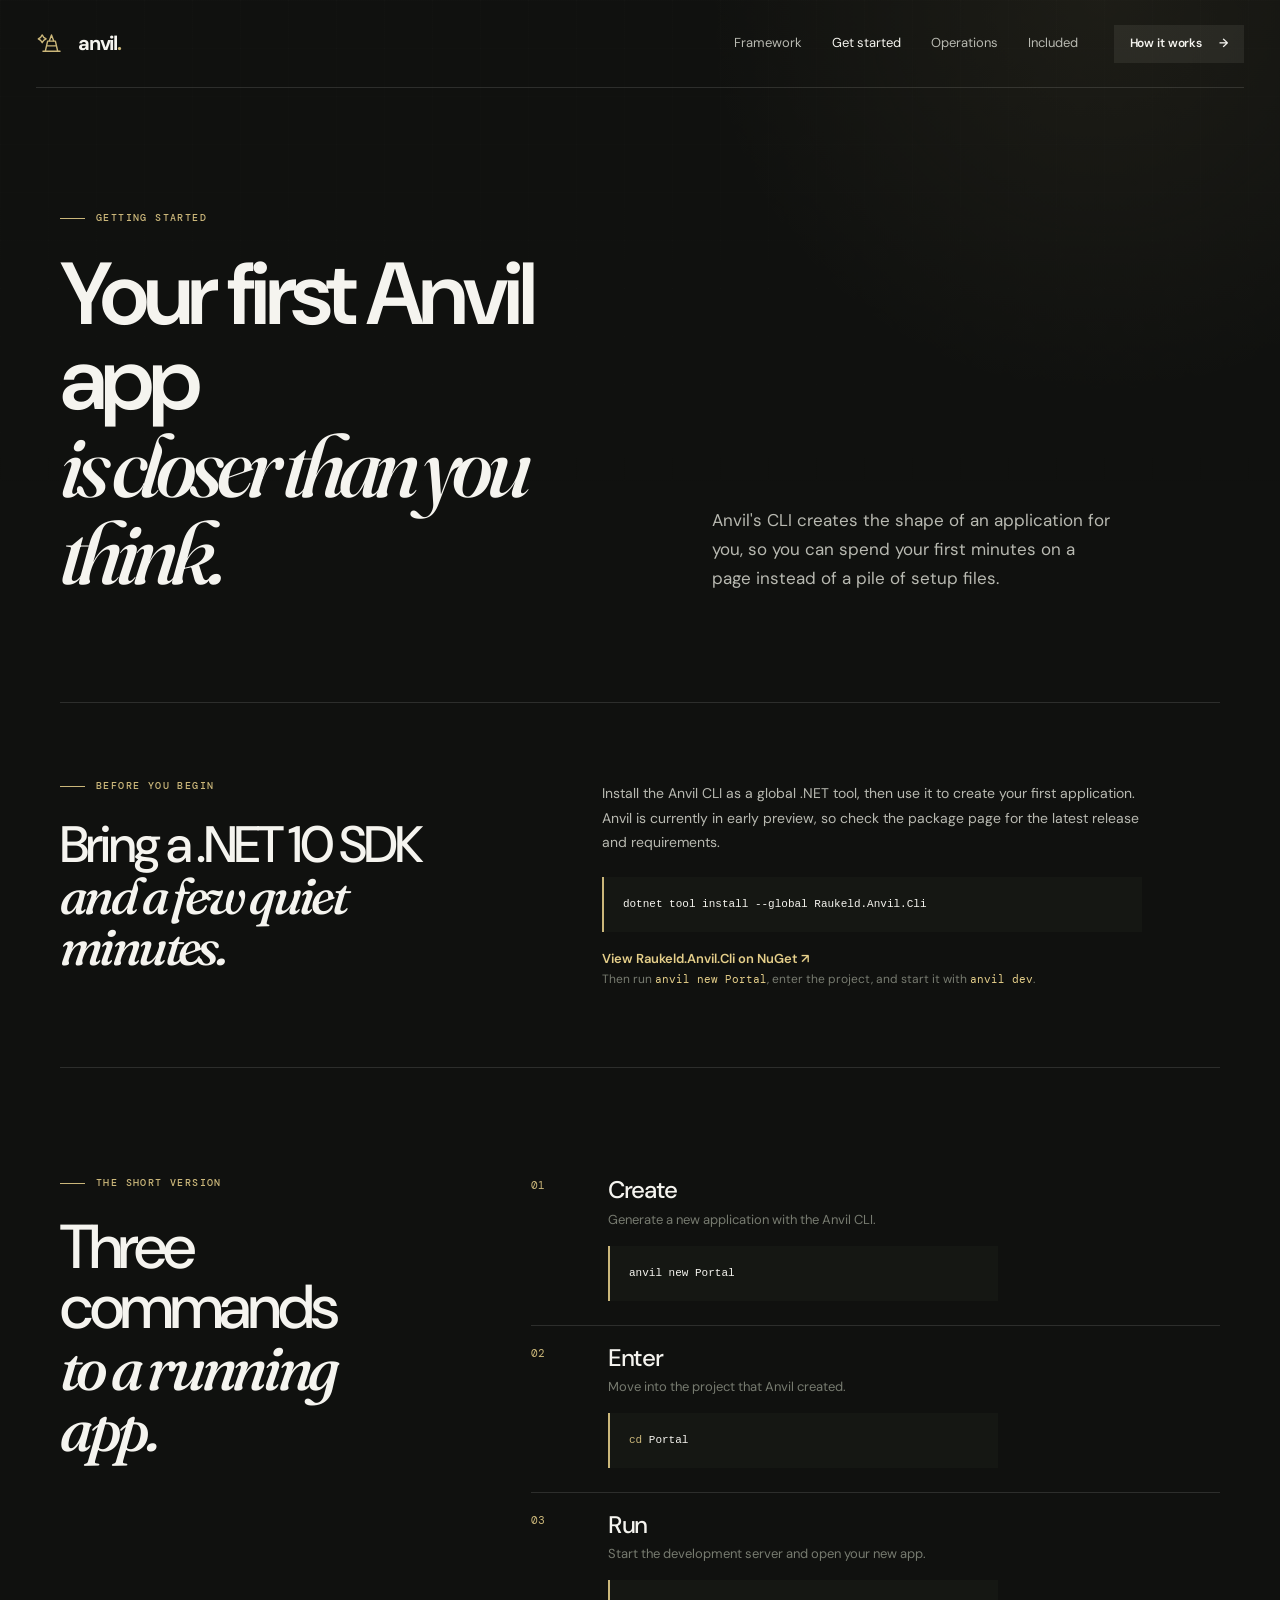
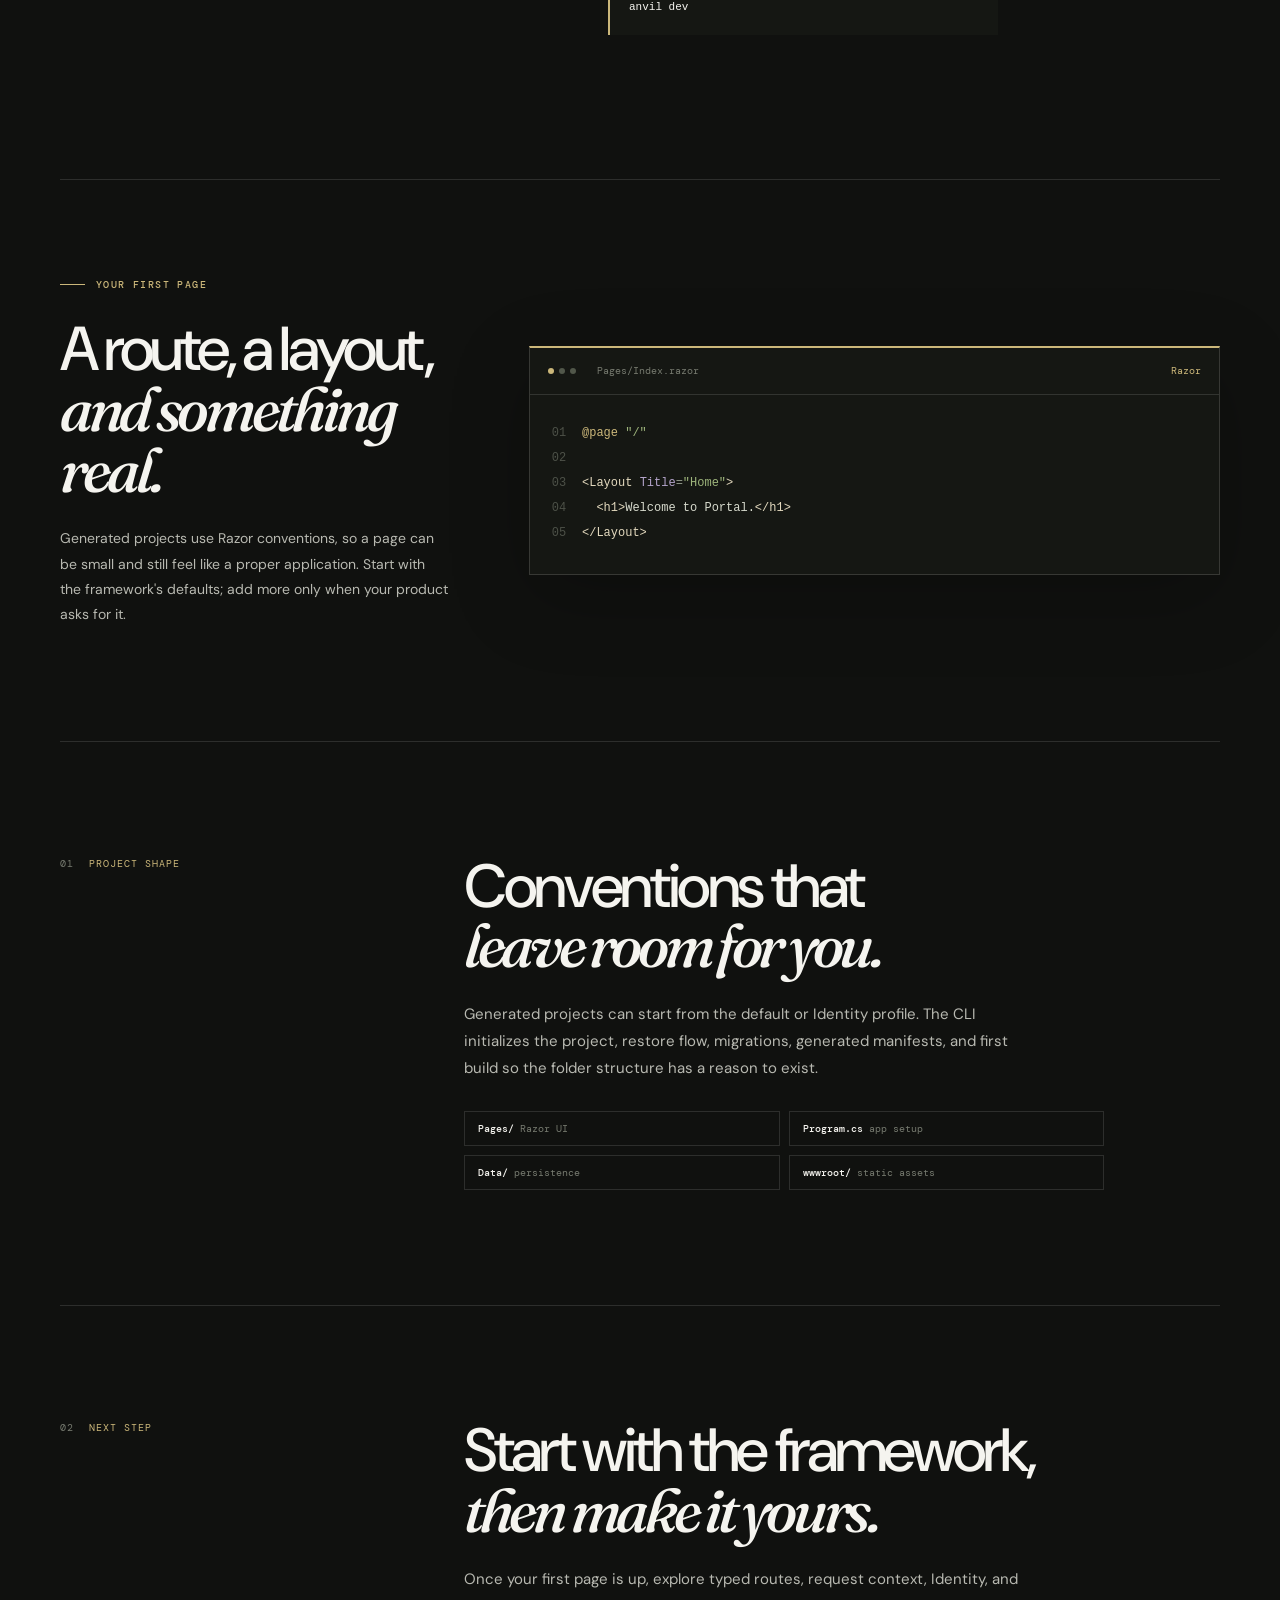
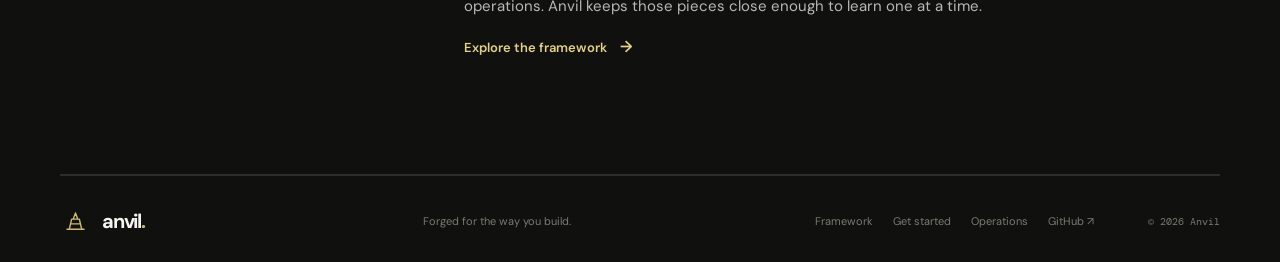
==== commit b9b98e6f: "fix: use published Anvil CLI package in getting started docs" ====
--- a/site/getting-started.html
+++ b/site/getting-started.html
@@ -12,7 +12,7 @@
       <header class="site-header"><a class="brand" href="index.html" aria-label="Anvil home"><span class="brand-mark" aria-hidden="true"><svg viewBox="0 0 40 40"><path d="M9 30h22M12 30l3-13h10l3 13M17 17l3-8 3 8M14 23h12" /><path class="brand-spark" d="m8 9 2 3 3 2-3 2-2 3-2-3-3-2 3-2 2-3Z" /></svg></span><span class="brand-name">anvil<span class="brand-dot">.</span></span></a><nav class="main-nav" aria-label="Primary navigation"><a href="framework.html">Framework</a><a class="nav-current" href="getting-started.html">Get started</a><a href="operations.html">Operations</a><a href="batteries.html">Included</a></nav><details class="mobile-nav"><summary>Menu</summary><nav aria-label="Mobile navigation"><a href="framework.html">Framework</a><a class="nav-current" href="getting-started.html">Get started</a><a href="operations.html">Operations</a><a href="batteries.html">Included</a></nav></details><a class="button button-small button-quiet" href="framework.html">How it works <span aria-hidden="true">→</span></a></header>
       <main>
         <section class="page-hero section-wrap" aria-labelledby="page-title"><div><p class="eyebrow"><span class="eyebrow-line"></span> Getting started</p><h1 id="page-title">Your first Anvil app<br /><em>is closer than you think.</em></h1></div><p class="page-hero-lede">Anvil's CLI creates the shape of an application for you, so you can spend your first minutes on a page instead of a pile of setup files.</p></section>
-        <section class="install-note section-wrap" aria-labelledby="install-title"><div><p class="eyebrow"><span class="eyebrow-line"></span> Before you begin</p><h2 id="install-title">Bring a .NET 10 SDK<br /><em>and a few quiet minutes.</em></h2></div><div class="install-copy"><p>Use the CLI from a configured package feed, or run it from the Anvil repository while the project is in early preview. Either way, your first app keeps the familiar ASP.NET Core shape.</p><div class="mini-code"><code>dotnet tool install Anvil.Cli --add-source &lt;package-feed&gt;</code></div><p class="install-footnote">From a checkout, the equivalent path is <code>dotnet run --project src/Anvil.Cli -- new Portal</code>.</p></div></section>
+        <section class="install-note section-wrap" aria-labelledby="install-title"><div><p class="eyebrow"><span class="eyebrow-line"></span> Before you begin</p><h2 id="install-title">Bring a .NET 10 SDK<br /><em>and a few quiet minutes.</em></h2></div><div class="install-copy"><p>Install the Anvil CLI as a global .NET tool, then use it to create your first application. Anvil is currently in early preview, so check the package page for the latest release and requirements.</p><div class="mini-code"><code>dotnet tool install --global Raukeld.Anvil.Cli</code></div><p class="install-footnote"><a class="text-link" href="https://www.nuget.org/packages/Raukeld.Anvil.Cli">View Raukeld.Anvil.Cli on NuGet ↗</a><br />Then run <code>anvil new Portal</code>, enter the project, and start it with <code>anvil dev</code>.</p></div></section>
         <section class="steps section-wrap" aria-labelledby="steps-title"><div class="steps-heading"><p class="eyebrow"><span class="eyebrow-line"></span> The short version</p><h2 id="steps-title">Three commands<br /><em>to a running app.</em></h2></div><div class="step-list"><article class="step"><span class="step-number">01</span><div><h3>Create</h3><p>Generate a new application with the Anvil CLI.</p><div class="mini-code"><code>anvil new Portal</code></div></div></article><article class="step"><span class="step-number">02</span><div><h3>Enter</h3><p>Move into the project that Anvil created.</p><div class="mini-code"><code><span class="syntax-keyword">cd</span> Portal</code></div></div></article><article class="step"><span class="step-number">03</span><div><h3>Run</h3><p>Start the development server and open your new app.</p><div class="mini-code"><code>anvil dev</code></div></div></article></div></section>
         <section class="dark-feature section-wrap" aria-labelledby="first-page-title"><div class="feature-copy"><p class="eyebrow"><span class="eyebrow-line"></span> Your first page</p><h2 id="first-page-title">A route, a layout,<br /><em>and something real.</em></h2><p>Generated projects use Razor conventions, so a page can be small and still feel like a proper application. Start with the framework's defaults; add more only when your product asks for it.</p></div><div class="code-window getting-code"><div class="window-bar"><div class="window-dots" aria-hidden="true"><i></i><i></i><i></i></div><span>Pages/Index.razor</span><span class="window-language">Razor</span></div><pre><code><span class="line-number">01</span> <span class="syntax-keyword">@page</span> <span class="syntax-string">"/"</span>
 <span class="line-number">02</span>
